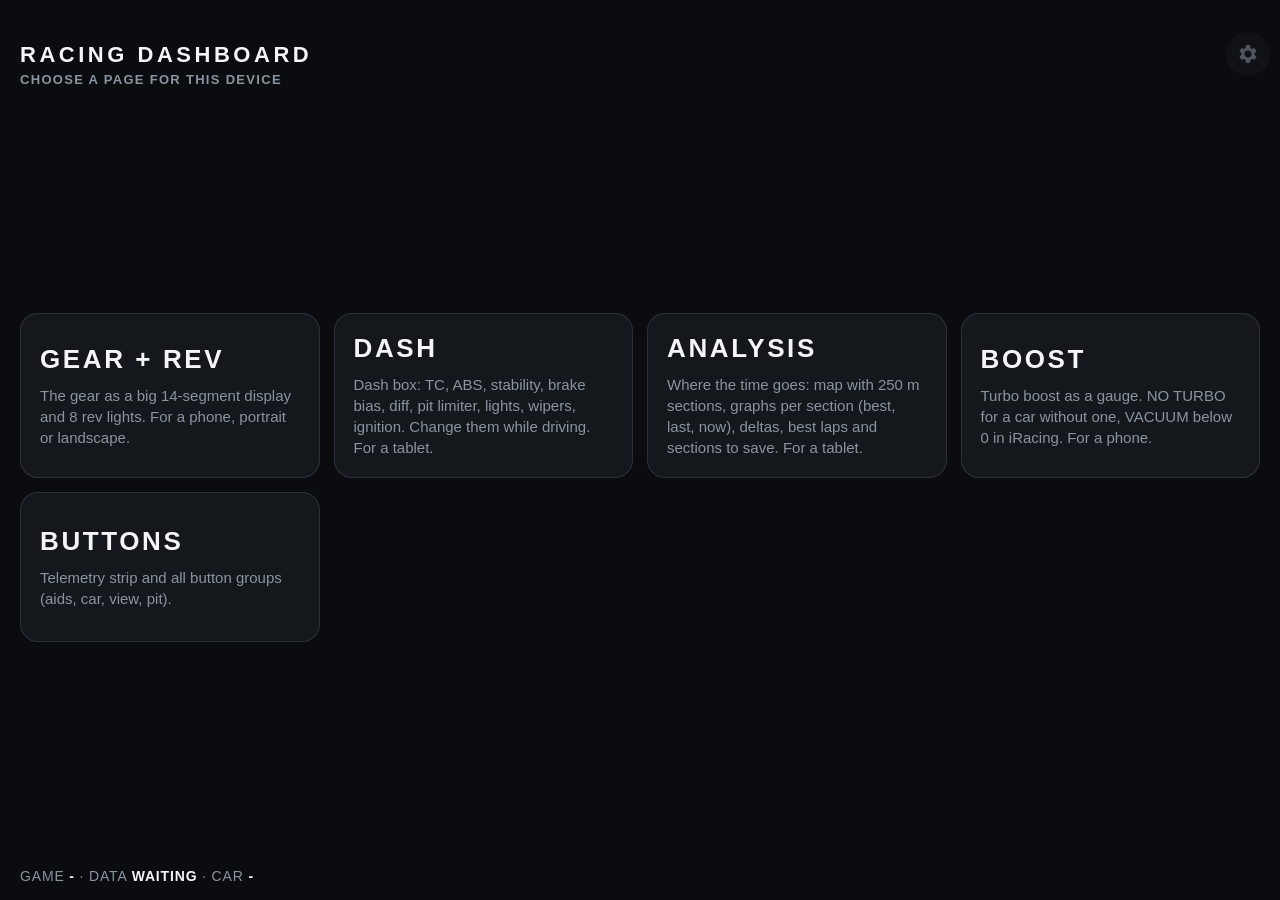
==== ui/index.html @ 2a636ccc "BOOST page: turbo boost as a gauge; NO TURBO, VACUUM (iRacing), NO DATA (DR2) New phone page /boost " ====
<!doctype html>
<html lang="en">
<head>
<meta charset="utf-8">
<meta name="viewport" content="width=device-width, initial-scale=1, maximum-scale=1, user-scalable=no, viewport-fit=cover">
<meta name="apple-mobile-web-app-capable" content="yes">
<meta name="mobile-web-app-capable" content="yes">
<meta name="apple-mobile-web-app-status-bar-style" content="black-translucent">
<meta name="apple-mobile-web-app-title" content="Racing_Dashboard">
<meta name="theme-color" content="#0a0c0f">
<link rel="apple-touch-icon" href="/racing-dashboard-icon.png">
<title>Racing Dashboard</title>
<link rel="stylesheet" href="css/base.css">
<link id="rd-style" rel="stylesheet">
<style>
  .home {
    height: 100%;
    display: grid;
    grid-template-rows: auto 1fr auto;
    gap: 16px;
    padding: calc(16px + var(--safe-t) + var(--top-gap)) calc(20px + var(--safe-r)) calc(16px + var(--safe-b)) calc(20px + var(--safe-l));
    overflow-y: auto;
  }
  h1 { margin: 0; font-size: 22px; letter-spacing: 0.16em; }
  h1 small { display: block; margin-top: 4px; font-size: 13px; color: var(--dim); letter-spacing: 0.1em; }
  .pages { display: grid; grid-template-columns: repeat(auto-fit, minmax(240px, 1fr)); gap: 14px; align-content: center; }
  .page {
    display: grid;
    gap: 10px;
    align-content: center;
    min-height: 150px;
    padding: 20px;
    border-radius: 18px;
    background: var(--panel);
    box-shadow: inset 0 0 0 1px var(--line);
    text-decoration: none;
    color: var(--text);
  }
  .page:active { background: var(--panel-2); }
  .page b { font-size: 26px; letter-spacing: 0.1em; }
  .page span { color: var(--dim); font-size: 15px; line-height: 1.4; }
  .status { color: var(--dim); font-size: 14px; letter-spacing: 0.06em; }
  h1 { padding-right: 60px; }
  .status b { color: var(--text); }
</style>
</head>
<body data-page="index">
<main class="home">
  <h1>RACING DASHBOARD<small>CHOOSE A PAGE FOR THIS DEVICE</small></h1>
  <div class="pages">
    <a class="page" href="/gear"><b>GEAR + REV</b><span>The gear as a big 14-segment display and 8 rev lights. For a phone, portrait or landscape.</span></a>
    <a class="page" href="/dash"><b>DASH</b><span>Dash box: TC, ABS, stability, brake bias, diff, pit limiter, lights, wipers, ignition. Change them while driving. For a tablet.</span></a>
    <a class="page" href="/analysis"><b>ANALYSIS</b><span>Where the time goes: map with 250 m sections, graphs per section (best, last, now), deltas, best laps and sections to save. For a tablet.</span></a>
    <a class="page" href="/boost"><b>BOOST</b><span>Turbo boost as a gauge. NO TURBO for a car without one, VACUUM below 0 in iRacing. For a phone.</span></a>
    <a class="page" href="/buttons"><b>BUTTONS</b><span>Telemetry strip and all button groups (aids, car, view, pit).</span></a>
  </div>
  <div class="status">GAME <b id="game">-</b> &middot; DATA <b id="data">-</b> &middot; CAR <b data-rd="car">-</b></div>
</main>
<script src="js/rd.js"></script>
<script>
  RD.start();
  RD.loadInfo().then((info) => { document.getElementById("game").textContent = info.game_name; });
  RD.listeners.push((f) => { document.getElementById("data").textContent = f.connected ? "LIVE" : "WAITING"; });
</script>
</body>
</html>
---- ui/css/base.css ----
/* Racing Dashboard base: colours, page lock, LED strip, RPM bar, toolbar, settings, buttons.
   Page styles (ui/styles/<page>/<style>.css) build on these tokens and classes. */

:root {
  --bg: #0a0c0f;
  --panel: #14181d;
  --panel-2: #1c2128;
  --line: #2a313a;
  --text: #f3f5f7;
  --dim: #8a94a0;
  --green: #22d36b;
  --yellow: #ffcc1f;
  --red: #ff3434;
  --blue: #2f7dff;
  --amber: #ff9f1a;
  --font: -apple-system, BlinkMacSystemFont, "SF Pro Display", "Segoe UI", Roboto, "Helvetica Neue", Arial, sans-serif;
  --mono: "SF Mono", ui-monospace, Menlo, Consolas, monospace;
  --touch: 56px;
  --safe-t: env(safe-area-inset-top, 0px);
  --safe-r: env(safe-area-inset-right, 0px);
  --safe-b: env(safe-area-inset-bottom, 0px);
  --safe-l: env(safe-area-inset-left, 0px);
  --top-gap: 0px;          /* landscape: 26 px, the iPad screen fades at its top edge */
  color-scheme: dark;
}

* { box-sizing: border-box; }

html, body {
  margin: 0;
  height: 100%;
  overflow: hidden;
  background: var(--bg);
  color: var(--text);
  font-family: var(--font);
  font-variant-numeric: tabular-nums;
  -webkit-text-size-adjust: 100%;
  -webkit-user-select: none;
  user-select: none;
  -webkit-touch-callout: none;
  -webkit-tap-highlight-color: transparent;
  touch-action: manipulation;
  overscroll-behavior: none;
}

button {
  font: inherit;
  color: inherit;
  background: none;
  border: 0;
  padding: 0;
  cursor: pointer;
  touch-action: manipulation;
}

/* ------------------------------------------------------------ LED shift strip */

/* The LEDs are round and as tall as the strip: give .rd-leds a height. */
.rd-leds {
  display: flex;
  justify-content: space-evenly;
  align-items: center;
}
.rd-leds i {
  flex: none;
  height: 100%;
  aspect-ratio: 1;
  border-radius: 50%;
  background: #1b2027;
  box-shadow: inset 0 0 0 1px #262d36;
}
.rd-leds i.on.g { background: var(--green); box-shadow: 0 0 12px var(--green); }
.rd-leds i.on.y { background: var(--yellow); box-shadow: 0 0 12px var(--yellow); }
.rd-leds i.on.r { background: var(--red); box-shadow: 0 0 12px var(--red); }
.rd-leds.shift i, .rd-leds.shift i.on { background: var(--blue); box-shadow: 0 0 16px var(--blue); animation: rd-flash 0.16s steps(1) infinite; }
.rd-leds.limiter i, .rd-leds.limiter i.on { background: var(--red); box-shadow: 0 0 16px var(--red); animation: rd-flash 0.1s steps(1) infinite; }

@keyframes rd-flash { 50% { opacity: 0.15; } }

/* ------------------------------------------------------------ rev lights (fields) */

/* Give .rd-revlights a height; the fields share the width. Unlit fields show a dim version of their colour. */
.rd-revlights {
  display: grid;
  grid-auto-flow: column;
  grid-auto-columns: 1fr;
  gap: 1.4vmin;
}
.rd-revlights i { border-radius: 0.6vmin; opacity: 0.15; }
.rd-revlights i.b { background: var(--blue); }
.rd-revlights i.g { background: var(--green); }
.rd-revlights i.y { background: var(--yellow); }
.rd-revlights i.r { background: var(--red); }
.rd-revlights i.on { opacity: 1; }
.rd-revlights i.on.b { box-shadow: 0 0 3vmin var(--blue); }
.rd-revlights i.on.g { box-shadow: 0 0 3vmin var(--green); }
.rd-revlights i.on.y { box-shadow: 0 0 3vmin var(--yellow); }
.rd-revlights i.on.r { box-shadow: 0 0 3vmin var(--red); }
/* the rev lights never flash (owner, November 2026): at the shift point and on the limiter all stay lit */

/* ------------------------------------------------------------ RPM bar */

.rd-rpmbar {
  --rpm: 0;
  --shift: 0.95;
  position: relative;
  overflow: hidden;
  background: #161a20;
  border-radius: 6px;
  box-shadow: inset 0 0 0 1px var(--line);
}
.rd-rpmbar .fill {
  position: absolute;
  inset: 0;
  /* the gradient stays fixed over the whole bar; the clip shows the part up to the rpm */
  clip-path: inset(0 calc((1 - var(--rpm)) * 100%) 0 0);
  background: linear-gradient(90deg, #1aa857, var(--green) 55%, var(--yellow) 80%, var(--red));
}
.rd-rpmbar.high .fill { filter: brightness(1.15); }
.rd-rpmbar.shift .fill { background: var(--blue); animation: rd-flash 0.16s steps(1) infinite; }
.rd-rpmbar .mark {
  position: absolute;
  top: 0;
  bottom: 0;
  left: calc(var(--shift) * 100%);
  width: 3px;
  margin-left: -1px;
  background: var(--text);
  opacity: 0.7;
}

/* ------------------------------------------------------------ no data */

.rd-nodata {
  display: none;
  position: fixed;
  left: 50%;
  bottom: calc(18px + var(--safe-b));
  transform: translateX(-50%);
  padding: 8px 16px;
  border-radius: 999px;
  background: #3a1d1d;
  color: #ffb3b3;
  font-size: 14px;
  font-weight: 700;
  letter-spacing: 0.08em;
  white-space: nowrap;
  z-index: 5;
}
.rd-notice .rd-nodata { display: block; }

/* ------------------------------------------------------------ toolbar */

/* iPad in landscape: the top edge of the screen fades into the frame, so pages start about 5 mm lower
   (an iPad shows about 132 CSS px per inch: 5 mm = 26 px); not on a phone in landscape */
@media (orientation: landscape) and (min-height: 600px) { :root { --top-gap: 26px; } }

/* the settings button: the same size and place on every page (top right, in the header of DASH and
   ANALYSIS); pages keep this corner free */
.rd-toolbar {
  position: fixed;
  top: calc(6px + var(--safe-t) + var(--top-gap));
  right: calc(10px + var(--safe-r));
  display: flex;
  gap: 8px;
  z-index: 10;
}
.rd-tool {
  width: 44px;
  height: 44px;
  border-radius: 50%;
  display: grid;
  place-items: center;
  color: var(--dim);
  background: rgba(255, 255, 255, 0.05);
  opacity: 0.55;
}
.rd-tool:active { opacity: 1; background: rgba(255, 255, 255, 0.15); }
.rd-tool svg { width: 24px; height: 24px; }

/* ------------------------------------------------------------ toast */

#rd-toast {
  position: fixed;
  left: 50%;
  top: calc(16px + var(--safe-t));
  transform: translate(-50%, -150%);
  padding: 10px 18px;
  border-radius: 10px;
  background: #2a2f37;
  color: var(--text);
  font-size: 15px;
  font-weight: 700;
  letter-spacing: 0.05em;
  transition: transform 0.2s;
  z-index: 30;
  max-width: 90vw;
  text-align: center;
}
#rd-toast.show { transform: translate(-50%, 0); }

/* ------------------------------------------------------------ settings overlay */

#rd-settings {
  position: fixed;
  inset: 0;
  z-index: 20;
  background: var(--bg);
  display: flex;
  flex-direction: column;
  padding: calc(16px + var(--safe-t) + var(--top-gap)) calc(16px + var(--safe-r)) calc(16px + var(--safe-b)) calc(16px + var(--safe-l));
}
#rd-settings header {
  display: flex;
  align-items: center;
  justify-content: space-between;
  padding-bottom: 8px;
  border-bottom: 1px solid var(--line);
}
#rd-settings h2 { margin: 0; font-size: 20px; letter-spacing: 0.12em; }
.rd-back {
  min-width: 96px;
  min-height: var(--touch);
  border-radius: 10px;
  background: var(--panel-2);
  font-weight: 800;
  letter-spacing: 0.1em;
}
.rd-set-body { overflow-y: auto; -webkit-overflow-scrolling: touch; padding: 8px 0 24px; }
.rd-set-row { padding: 10px 0; border-bottom: 1px solid var(--panel-2); }
.rd-set-row h3 { margin: 0 0 8px; font-size: 13px; color: var(--dim); letter-spacing: 0.12em; }
.rd-choices { display: flex; flex-wrap: wrap; gap: 8px; }
.rd-choice {
  min-height: var(--touch);
  min-width: 96px;
  padding: 0 16px;
  border-radius: 10px;
  background: var(--panel);
  box-shadow: inset 0 0 0 1px var(--line);
  font-weight: 700;
  letter-spacing: 0.06em;
}
.rd-choice.active { background: var(--text); color: var(--bg); box-shadow: none; }
.rd-note { margin: 8px 0 0; color: var(--dim); font-size: 13px; }
/* AI trainer rows (docs/TRAINER.md) */
.rd-ai-grid { display: grid; grid-template-columns: 130px minmax(0, 1fr); gap: 10px 14px; align-items: center; margin-top: 12px; }
.rd-ai-grid .k { font-size: 12px; color: var(--dim); letter-spacing: 0.12em; font-weight: 700; }
.rd-ai-key { display: flex; gap: 8px; align-items: center; flex-wrap: wrap; }
.rd-ai-key input { flex: 1; min-width: 200px; min-height: 52px; padding: 0 14px; border-radius: 10px; border: 0; background: #0d1014;
  box-shadow: inset 0 0 0 1px var(--line); color: var(--text); font: 600 15px ui-monospace, Consolas, monospace; }
.rd-ai-model { align-self: center; margin-left: 6px; font: 600 13px ui-monospace, Consolas, monospace; color: var(--dim); }
.rd-ai-status { display: flex; align-items: center; gap: 10px; font-size: 14px; flex-wrap: wrap; }
.rd-ai-status i { width: 10px; height: 10px; border-radius: 50%; background: var(--dim); }
.rd-ai-status.ok i { background: var(--green); box-shadow: 0 0 8px var(--green); }
.rd-ai-status.error i { background: #ff9f1a; }
.rd-ai-status b { letter-spacing: 0.1em; }
.rd-ai-status.ok b { color: var(--green); }
.rd-ai-status.error b { color: #ff9f1a; }
.rd-ai-status span { color: var(--dim); font-size: 13px; }
.rd-info dl { display: grid; grid-template-columns: max-content 1fr; gap: 6px 16px; margin: 0; font-size: 15px; }
.rd-info dt { color: var(--dim); letter-spacing: 0.06em; }
.rd-info dd { margin: 0; overflow-wrap: anywhere; }

/* ------------------------------------------------------------ game buttons */

.rd-btn {
  position: relative;
  min-height: var(--touch);
  min-width: var(--touch);
  border-radius: 12px;
  background: var(--panel-2);
  box-shadow: inset 0 0 0 1px var(--line), 0 2px 0 #050608;
  display: flex;
  flex-direction: column;
  align-items: center;
  justify-content: center;
  gap: 4px;
  font-weight: 800;
  letter-spacing: 0.08em;
  text-align: center;
}
.rd-btn .val { font-size: 0.8em; color: var(--dim); font-weight: 700; }
.rd-btn.on { box-shadow: inset 0 0 0 2px var(--green), 0 2px 0 #050608; }
.rd-btn.on .val { color: var(--green); }
.rd-btn.pressed, .rd-btn:active { background: #2c333d; transform: translateY(1px); }
.rd-btn.hold::after {
  content: "HOLD";
  position: absolute;
  top: 6px;
  right: 8px;
  font-size: 9px;
  color: var(--dim);
  letter-spacing: 0.1em;
}
.rd-btn:disabled { opacity: 0.3; box-shadow: inset 0 0 0 1px var(--line); }
.rd-btn:disabled .val::after { content: "NO KEY"; }
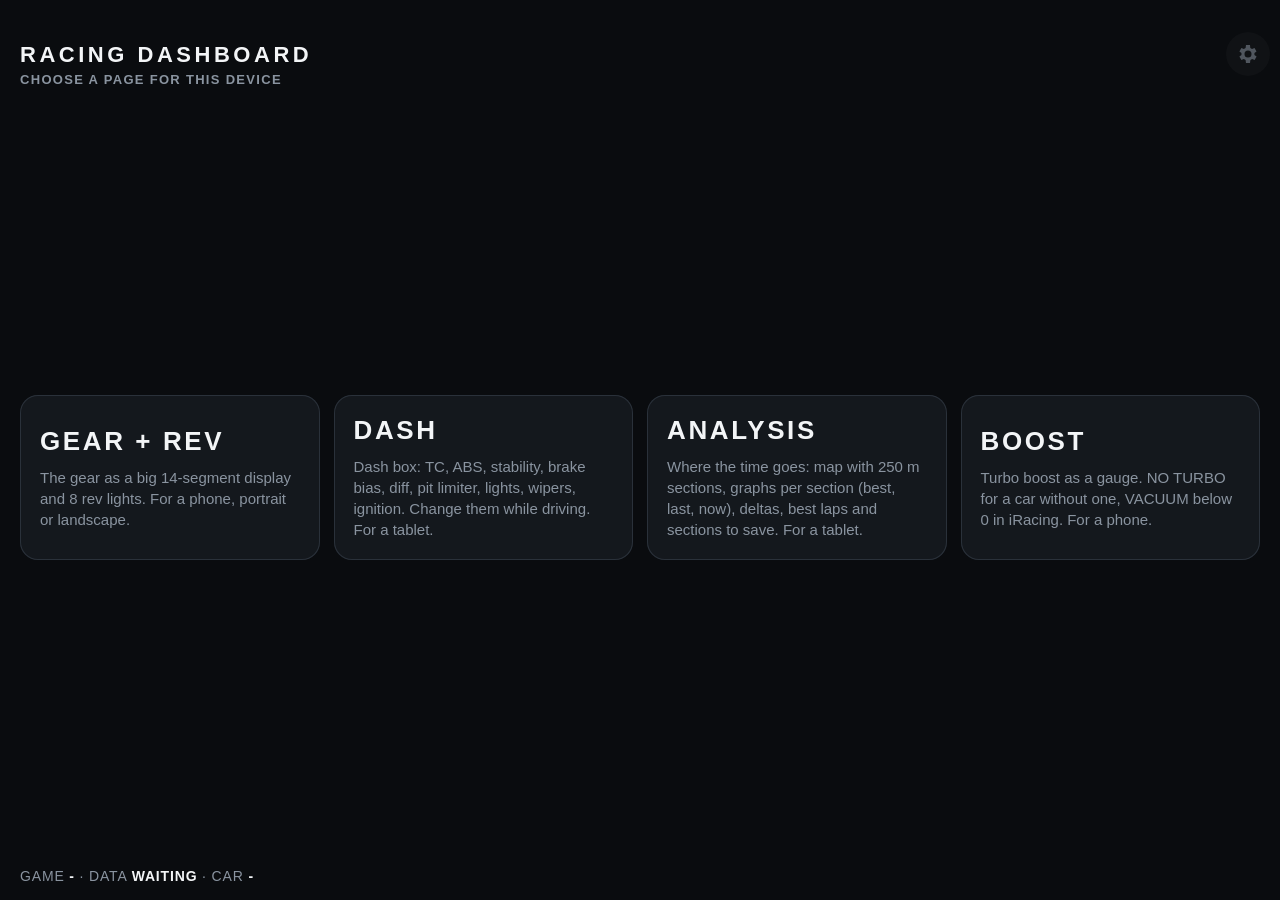
==== commit 7aafb126: "Remove the BUTTONS page The owner no longer uses it: the dash box is the only page that sends keys. " ====
--- a/ui/index.html
+++ b/ui/index.html
@@ -52,7 +52,6 @@
     <a class="page" href="/dash"><b>DASH</b><span>Dash box: TC, ABS, stability, brake bias, diff, pit limiter, lights, wipers, ignition. Change them while driving. For a tablet.</span></a>
     <a class="page" href="/analysis"><b>ANALYSIS</b><span>Where the time goes: map with 250 m sections, graphs per section (best, last, now), deltas, best laps and sections to save. For a tablet.</span></a>
     <a class="page" href="/boost"><b>BOOST</b><span>Turbo boost as a gauge. NO TURBO for a car without one, VACUUM below 0 in iRacing. For a phone.</span></a>
-    <a class="page" href="/buttons"><b>BUTTONS</b><span>Telemetry strip and all button groups (aids, car, view, pit).</span></a>
   </div>
   <div class="status">GAME <b id="game">-</b> &middot; DATA <b id="data">-</b> &middot; CAR <b data-rd="car">-</b></div>
 </main>
--- a/ui/css/base.css
+++ b/ui/css/base.css
@@ -1,4 +1,4 @@
-/* Racing Dashboard base: colours, page lock, LED strip, RPM bar, toolbar, settings, buttons.
+/* Racing Dashboard base: colours, page lock, rev lights, toolbar, settings.
    Page styles (ui/styles/<page>/<style>.css) build on these tokens and classes. */
 
 :root {
@@ -53,30 +53,6 @@
   touch-action: manipulation;
 }
 
-/* ------------------------------------------------------------ LED shift strip */
-
-/* The LEDs are round and as tall as the strip: give .rd-leds a height. */
-.rd-leds {
-  display: flex;
-  justify-content: space-evenly;
-  align-items: center;
-}
-.rd-leds i {
-  flex: none;
-  height: 100%;
-  aspect-ratio: 1;
-  border-radius: 50%;
-  background: #1b2027;
-  box-shadow: inset 0 0 0 1px #262d36;
-}
-.rd-leds i.on.g { background: var(--green); box-shadow: 0 0 12px var(--green); }
-.rd-leds i.on.y { background: var(--yellow); box-shadow: 0 0 12px var(--yellow); }
-.rd-leds i.on.r { background: var(--red); box-shadow: 0 0 12px var(--red); }
-.rd-leds.shift i, .rd-leds.shift i.on { background: var(--blue); box-shadow: 0 0 16px var(--blue); animation: rd-flash 0.16s steps(1) infinite; }
-.rd-leds.limiter i, .rd-leds.limiter i.on { background: var(--red); box-shadow: 0 0 16px var(--red); animation: rd-flash 0.1s steps(1) infinite; }
-
-@keyframes rd-flash { 50% { opacity: 0.15; } }
-
 /* ------------------------------------------------------------ rev lights (fields) */
 
 /* Give .rd-revlights a height; the fields share the width. Unlit fields show a dim version of their colour. */
@@ -97,37 +73,6 @@
 .rd-revlights i.on.y { box-shadow: 0 0 3vmin var(--yellow); }
 .rd-revlights i.on.r { box-shadow: 0 0 3vmin var(--red); }
 /* the rev lights never flash (owner, November 2026): at the shift point and on the limiter all stay lit */
-
-/* ------------------------------------------------------------ RPM bar */
-
-.rd-rpmbar {
-  --rpm: 0;
-  --shift: 0.95;
-  position: relative;
-  overflow: hidden;
-  background: #161a20;
-  border-radius: 6px;
-  box-shadow: inset 0 0 0 1px var(--line);
-}
-.rd-rpmbar .fill {
-  position: absolute;
-  inset: 0;
-  /* the gradient stays fixed over the whole bar; the clip shows the part up to the rpm */
-  clip-path: inset(0 calc((1 - var(--rpm)) * 100%) 0 0);
-  background: linear-gradient(90deg, #1aa857, var(--green) 55%, var(--yellow) 80%, var(--red));
-}
-.rd-rpmbar.high .fill { filter: brightness(1.15); }
-.rd-rpmbar.shift .fill { background: var(--blue); animation: rd-flash 0.16s steps(1) infinite; }
-.rd-rpmbar .mark {
-  position: absolute;
-  top: 0;
-  bottom: 0;
-  left: calc(var(--shift) * 100%);
-  width: 3px;
-  margin-left: -1px;
-  background: var(--text);
-  opacity: 0.7;
-}
 
 /* ------------------------------------------------------------ no data */
 
@@ -260,37 +205,3 @@
 .rd-info dl { display: grid; grid-template-columns: max-content 1fr; gap: 6px 16px; margin: 0; font-size: 15px; }
 .rd-info dt { color: var(--dim); letter-spacing: 0.06em; }
 .rd-info dd { margin: 0; overflow-wrap: anywhere; }
-
-/* ------------------------------------------------------------ game buttons */
-
-.rd-btn {
-  position: relative;
-  min-height: var(--touch);
-  min-width: var(--touch);
-  border-radius: 12px;
-  background: var(--panel-2);
-  box-shadow: inset 0 0 0 1px var(--line), 0 2px 0 #050608;
-  display: flex;
-  flex-direction: column;
-  align-items: center;
-  justify-content: center;
-  gap: 4px;
-  font-weight: 800;
-  letter-spacing: 0.08em;
-  text-align: center;
-}
-.rd-btn .val { font-size: 0.8em; color: var(--dim); font-weight: 700; }
-.rd-btn.on { box-shadow: inset 0 0 0 2px var(--green), 0 2px 0 #050608; }
-.rd-btn.on .val { color: var(--green); }
-.rd-btn.pressed, .rd-btn:active { background: #2c333d; transform: translateY(1px); }
-.rd-btn.hold::after {
-  content: "HOLD";
-  position: absolute;
-  top: 6px;
-  right: 8px;
-  font-size: 9px;
-  color: var(--dim);
-  letter-spacing: 0.1em;
-}
-.rd-btn:disabled { opacity: 0.3; box-shadow: inset 0 0 0 1px var(--line); }
-.rd-btn:disabled .val::after { content: "NO KEY"; }
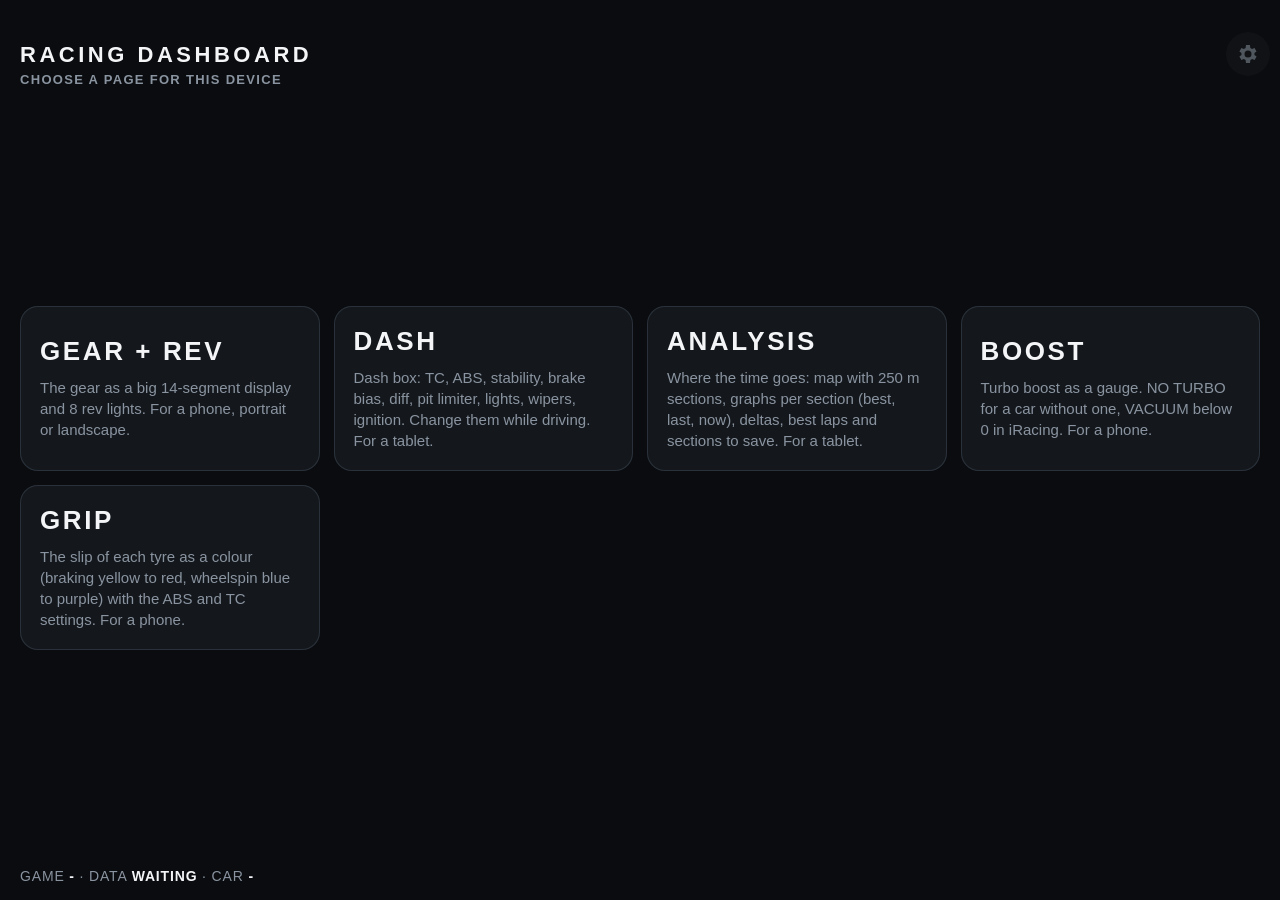
==== commit 8e8cd1f2: "GRIP page: tyre slip as colour, ABS / TC settings A phone page with four tyre tiles laid out like th" ====
--- a/ui/index.html
+++ b/ui/index.html
@@ -52,6 +52,7 @@
     <a class="page" href="/dash"><b>DASH</b><span>Dash box: TC, ABS, stability, brake bias, diff, pit limiter, lights, wipers, ignition. Change them while driving. For a tablet.</span></a>
     <a class="page" href="/analysis"><b>ANALYSIS</b><span>Where the time goes: map with 250 m sections, graphs per section (best, last, now), deltas, best laps and sections to save. For a tablet.</span></a>
     <a class="page" href="/boost"><b>BOOST</b><span>Turbo boost as a gauge. NO TURBO for a car without one, VACUUM below 0 in iRacing. For a phone.</span></a>
+    <a class="page" href="/grip"><b>GRIP</b><span>The slip of each tyre as a colour (braking yellow to red, wheelspin blue to purple) with the ABS and TC settings. For a phone.</span></a>
   </div>
   <div class="status">GAME <b id="game">-</b> &middot; DATA <b id="data">-</b> &middot; CAR <b data-rd="car">-</b></div>
 </main>
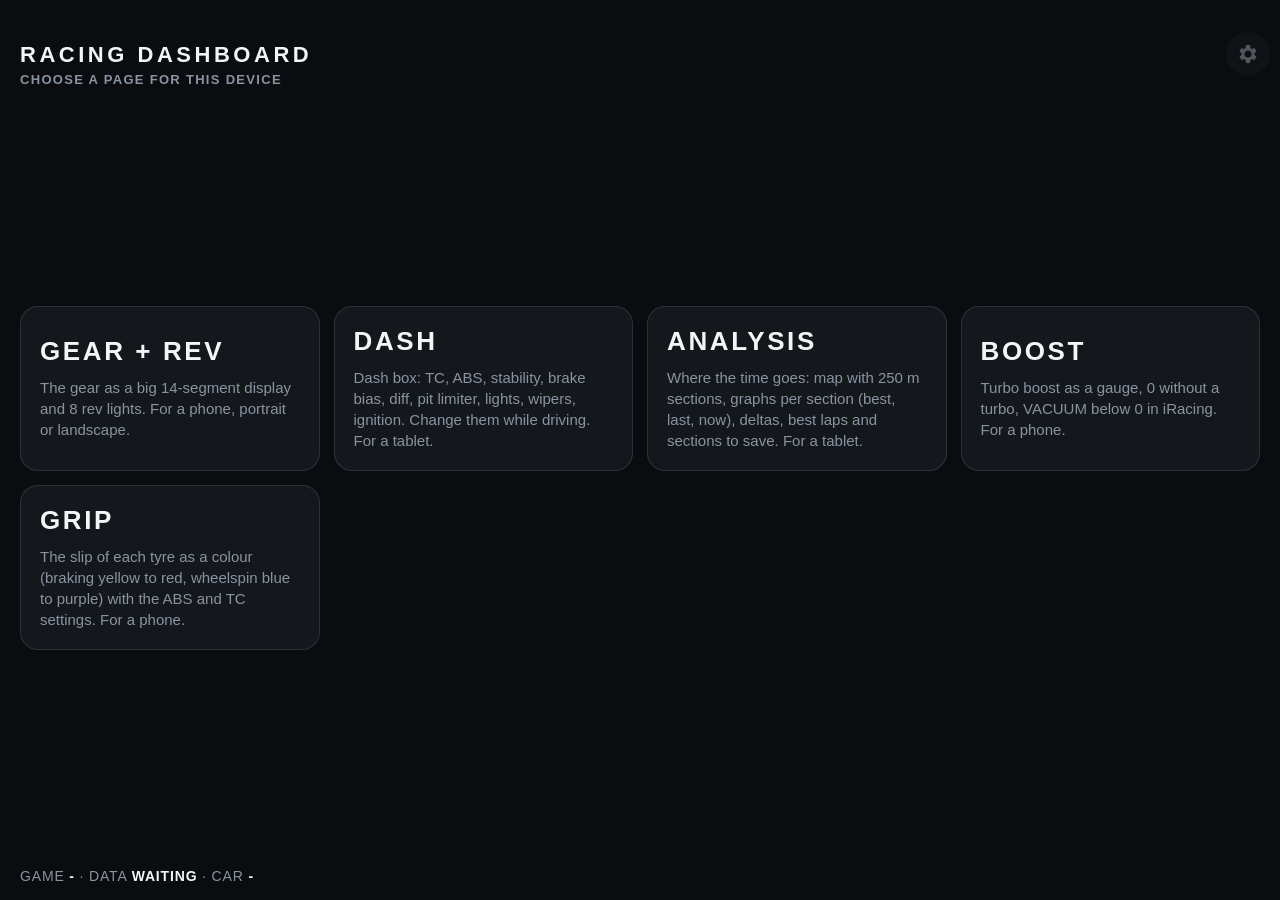
==== commit 1bce3d60: "GRIP stages 4 / 7 / 15 / 40 % from an ACE drive; BOOST without a turbo check - GRIP: stages moved to" ====
--- a/ui/index.html
+++ b/ui/index.html
@@ -51,7 +51,7 @@
     <a class="page" href="/gear"><b>GEAR + REV</b><span>The gear as a big 14-segment display and 8 rev lights. For a phone, portrait or landscape.</span></a>
     <a class="page" href="/dash"><b>DASH</b><span>Dash box: TC, ABS, stability, brake bias, diff, pit limiter, lights, wipers, ignition. Change them while driving. For a tablet.</span></a>
     <a class="page" href="/analysis"><b>ANALYSIS</b><span>Where the time goes: map with 250 m sections, graphs per section (best, last, now), deltas, best laps and sections to save. For a tablet.</span></a>
-    <a class="page" href="/boost"><b>BOOST</b><span>Turbo boost as a gauge. NO TURBO for a car without one, VACUUM below 0 in iRacing. For a phone.</span></a>
+    <a class="page" href="/boost"><b>BOOST</b><span>Turbo boost as a gauge, 0 without a turbo, VACUUM below 0 in iRacing. For a phone.</span></a>
     <a class="page" href="/grip"><b>GRIP</b><span>The slip of each tyre as a colour (braking yellow to red, wheelspin blue to purple) with the ABS and TC settings. For a phone.</span></a>
   </div>
   <div class="status">GAME <b id="game">-</b> &middot; DATA <b id="data">-</b> &middot; CAR <b data-rd="car">-</b></div>
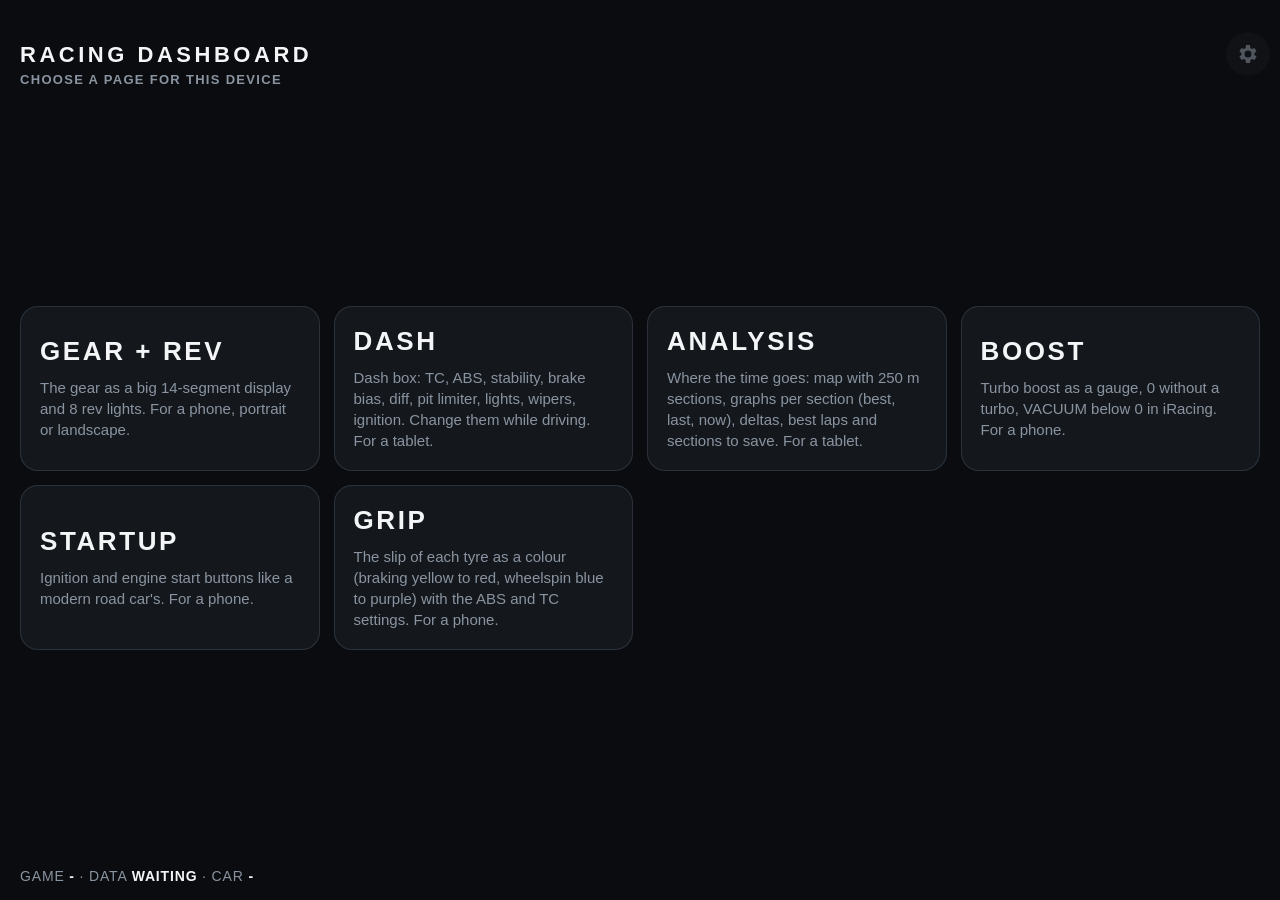
==== commit 00a9054f: "STARTUP page: ignition and engine start buttons like a modern road car - New page /Startup (phone): " ====
--- a/ui/index.html
+++ b/ui/index.html
@@ -52,6 +52,7 @@
     <a class="page" href="/dash"><b>DASH</b><span>Dash box: TC, ABS, stability, brake bias, diff, pit limiter, lights, wipers, ignition. Change them while driving. For a tablet.</span></a>
     <a class="page" href="/analysis"><b>ANALYSIS</b><span>Where the time goes: map with 250 m sections, graphs per section (best, last, now), deltas, best laps and sections to save. For a tablet.</span></a>
     <a class="page" href="/boost"><b>BOOST</b><span>Turbo boost as a gauge, 0 without a turbo, VACUUM below 0 in iRacing. For a phone.</span></a>
+    <a class="page" href="/startup"><b>STARTUP</b><span>Ignition and engine start buttons like a modern road car's. For a phone.</span></a>
     <a class="page" href="/grip"><b>GRIP</b><span>The slip of each tyre as a colour (braking yellow to red, wheelspin blue to purple) with the ABS and TC settings. For a phone.</span></a>
   </div>
   <div class="status">GAME <b id="game">-</b> &middot; DATA <b id="data">-</b> &middot; CAR <b data-rd="car">-</b></div>
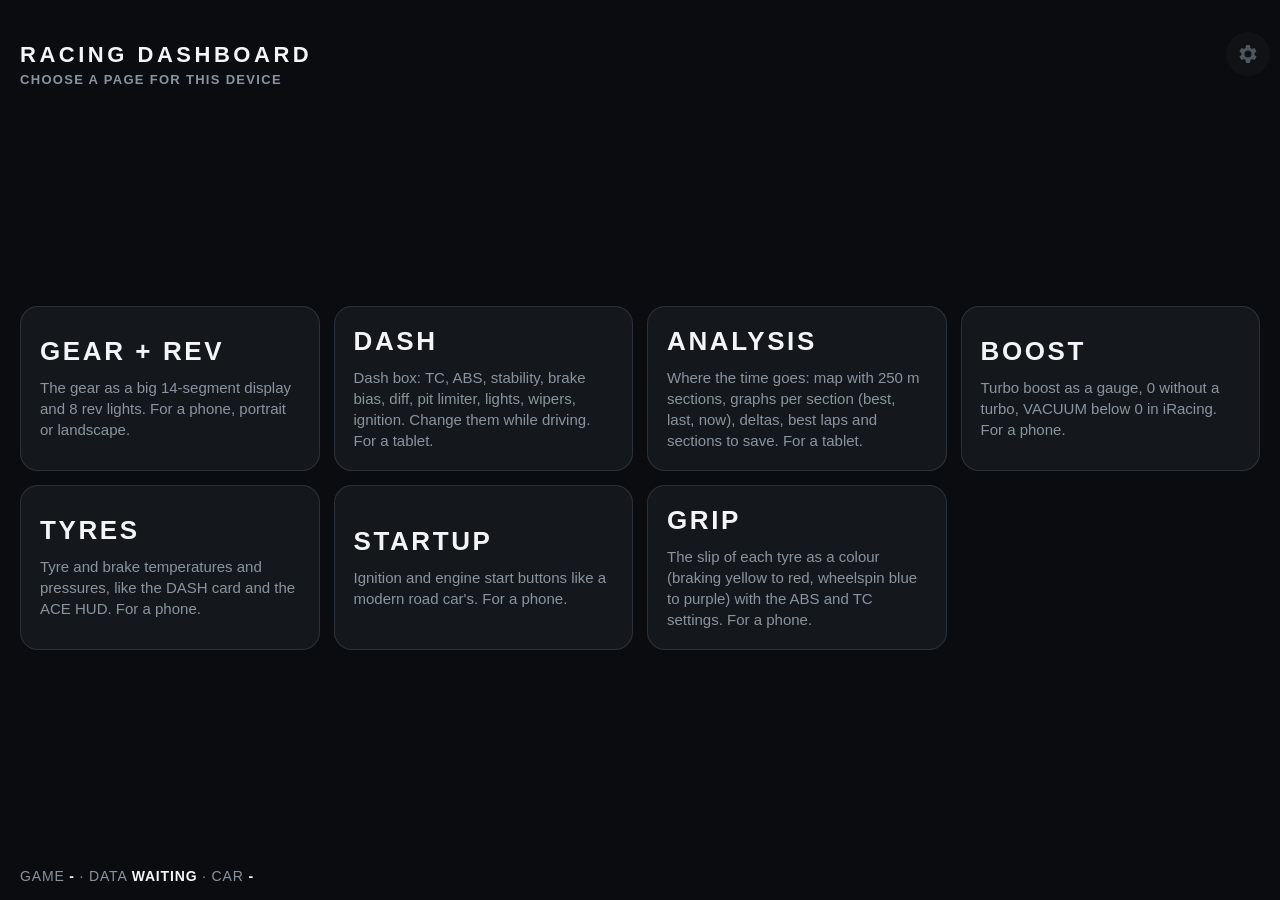
==== commit f602b000: "TYRES page: the DASH tyres card on its own for the phone - New page /tyres in the GEAR / BOOST / GRI" ====
--- a/ui/index.html
+++ b/ui/index.html
@@ -52,6 +52,7 @@
     <a class="page" href="/dash"><b>DASH</b><span>Dash box: TC, ABS, stability, brake bias, diff, pit limiter, lights, wipers, ignition. Change them while driving. For a tablet.</span></a>
     <a class="page" href="/analysis"><b>ANALYSIS</b><span>Where the time goes: map with 250 m sections, graphs per section (best, last, now), deltas, best laps and sections to save. For a tablet.</span></a>
     <a class="page" href="/boost"><b>BOOST</b><span>Turbo boost as a gauge, 0 without a turbo, VACUUM below 0 in iRacing. For a phone.</span></a>
+    <a class="page" href="/tyres"><b>TYRES</b><span>Tyre and brake temperatures and pressures, like the DASH card and the ACE HUD. For a phone.</span></a>
     <a class="page" href="/startup"><b>STARTUP</b><span>Ignition and engine start buttons like a modern road car's. For a phone.</span></a>
     <a class="page" href="/grip"><b>GRIP</b><span>The slip of each tyre as a colour (braking yellow to red, wheelspin blue to purple) with the ABS and TC settings. For a phone.</span></a>
   </div>
--- a/ui/css/base.css
+++ b/ui/css/base.css
@@ -123,6 +123,25 @@
 .rd-tool:active { opacity: 1; background: rgba(255, 255, 255, 0.15); }
 .rd-tool svg { width: 24px; height: 24px; }
 
+/* page arrows on the phone pages (GEAR, BOOST, GRIP, STARTUP): mostly transparent, in the bottom left and
+   bottom right corner (owner); a big touch area around a thin chevron */
+.rd-arrow {
+  position: fixed;
+  bottom: calc(2px + var(--safe-b));
+  width: 56px;
+  height: 80px;
+  display: grid;
+  place-items: center;
+  z-index: 9;
+  opacity: 0.32;
+  -webkit-tap-highlight-color: transparent;
+}
+.rd-arrow.left { left: calc(2px + var(--safe-l)); }
+.rd-arrow.right { right: calc(2px + var(--safe-r)); }
+.rd-arrow svg { width: 22px; height: 44px; fill: none; stroke: #ffffff; stroke-width: 3; stroke-linecap: round; stroke-linejoin: round;
+                filter: drop-shadow(0 0 2px rgba(0, 0, 0, 0.9)); }
+.rd-arrow:active { opacity: 0.85; }
+
 /* ------------------------------------------------------------ toast */
 
 #rd-toast {
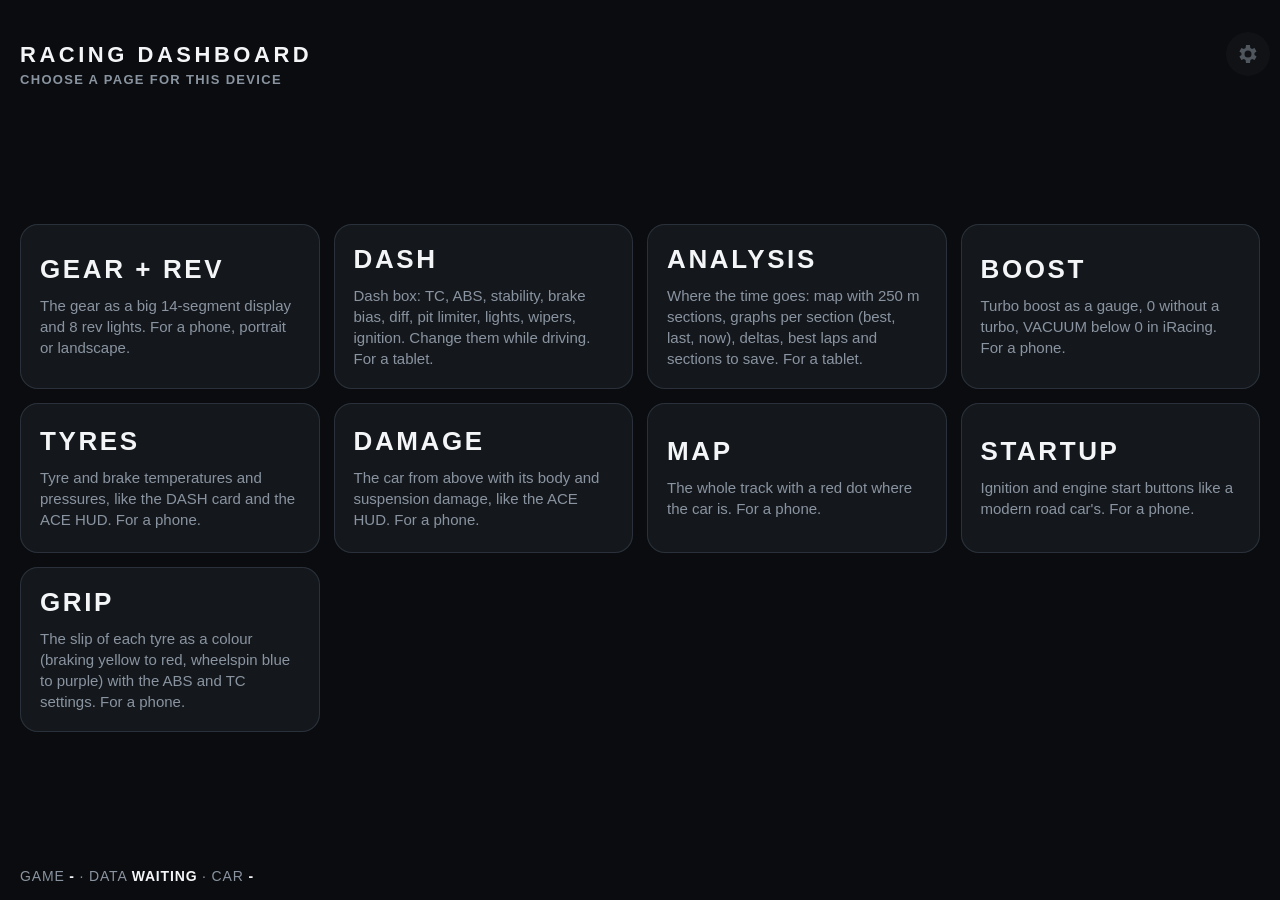
==== commit 61455d08: "DAMAGE and MAP pages for the phone - DAMAGE (/damage): the car from above like the ACE HUD, body = o" ====
--- a/ui/index.html
+++ b/ui/index.html
@@ -53,6 +53,8 @@
     <a class="page" href="/analysis"><b>ANALYSIS</b><span>Where the time goes: map with 250 m sections, graphs per section (best, last, now), deltas, best laps and sections to save. For a tablet.</span></a>
     <a class="page" href="/boost"><b>BOOST</b><span>Turbo boost as a gauge, 0 without a turbo, VACUUM below 0 in iRacing. For a phone.</span></a>
     <a class="page" href="/tyres"><b>TYRES</b><span>Tyre and brake temperatures and pressures, like the DASH card and the ACE HUD. For a phone.</span></a>
+    <a class="page" href="/damage"><b>DAMAGE</b><span>The car from above with its body and suspension damage, like the ACE HUD. For a phone.</span></a>
+    <a class="page" href="/map"><b>MAP</b><span>The whole track with a red dot where the car is. For a phone.</span></a>
     <a class="page" href="/startup"><b>STARTUP</b><span>Ignition and engine start buttons like a modern road car's. For a phone.</span></a>
     <a class="page" href="/grip"><b>GRIP</b><span>The slip of each tyre as a colour (braking yellow to red, wheelspin blue to purple) with the ABS and TC settings. For a phone.</span></a>
   </div>
